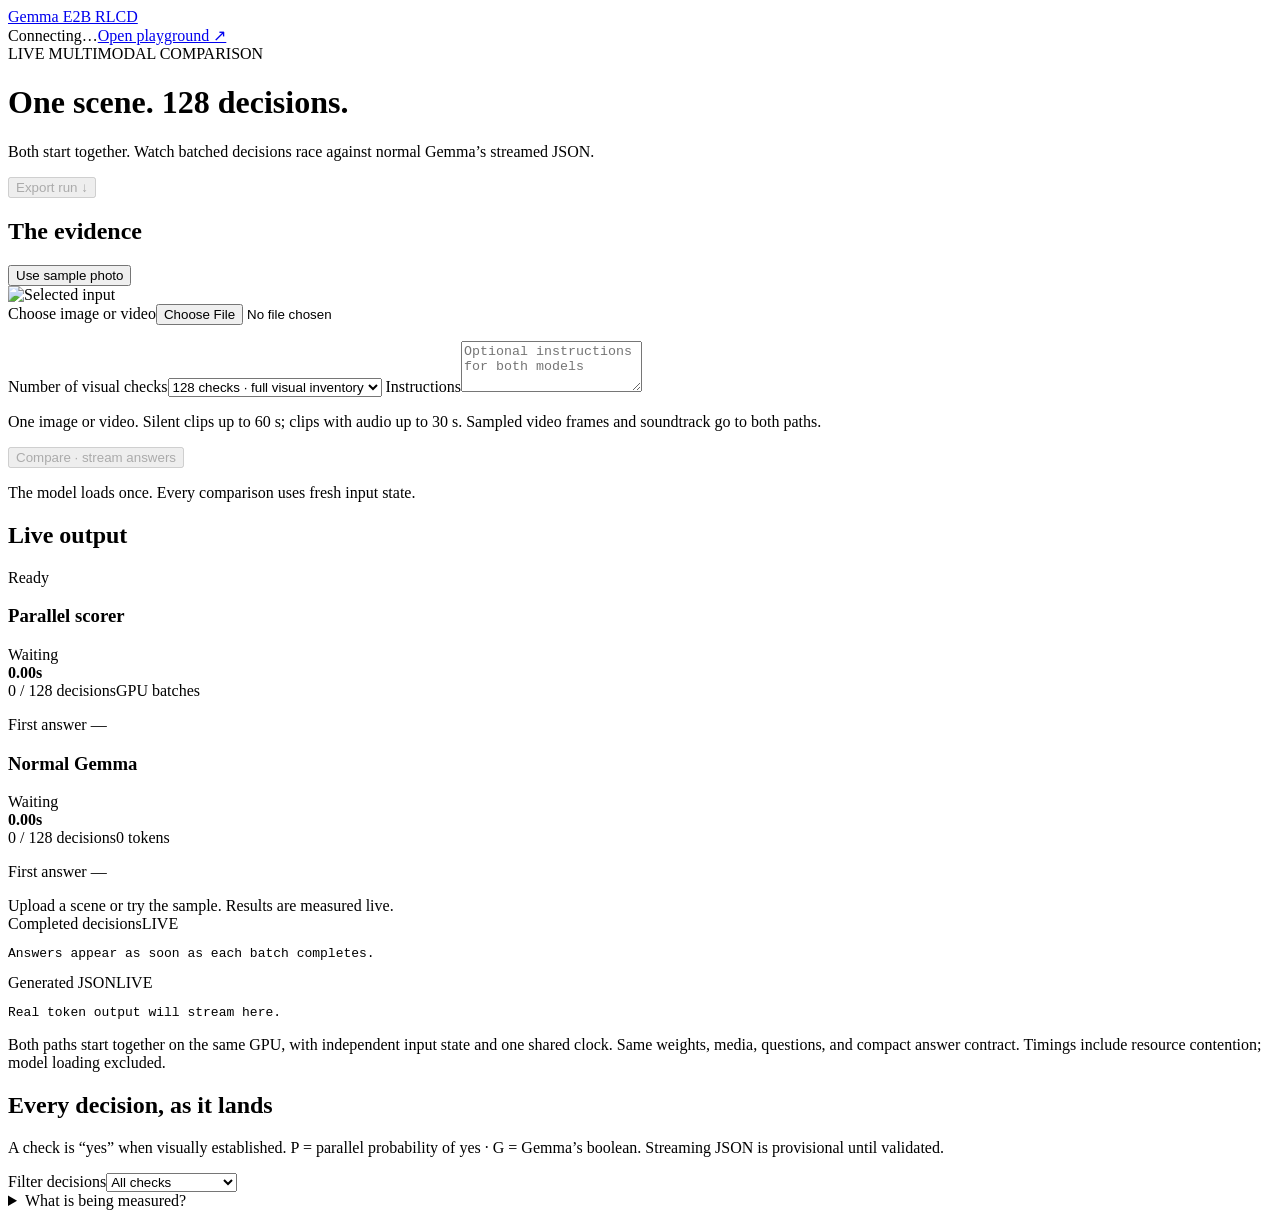
==== gemma_rlcd/static/demo.html @ e78b7960 "Add simultaneous streaming visual comparisons" ====
<!doctype html>
<html lang="en">
<head>
  <meta charset="utf-8"><meta name="viewport" content="width=device-width,initial-scale=1">
  <title>Live visual demo · Gemma E2B RLCD</title>
  <link rel="stylesheet" href="/static/demo.css"><script src="/static/demo-utils.js" defer></script><script src="/static/demo.js" defer></script>
</head>
<body>
  <header><a class="brand" href="/demo">Gemma E2B RLCD</a><nav><span id="model-status" role="status">Connecting…</span><a href="/">Open playground ↗</a></nav></header>
  <main>
    <div class="heading"><div><span class="eyebrow">LIVE MULTIMODAL COMPARISON</span><h1>One scene. <span id="headline-count">128</span> decisions.</h1><p>Both start together. Watch batched decisions race against normal Gemma’s streamed JSON.</p></div><button id="export" class="secondary" disabled>Export run ↓</button></div>
    <div class="workspace">
      <section class="input-panel" aria-labelledby="input-title">
        <div class="section-title"><h2 id="input-title">The evidence</h2><button id="sample" class="text-button">Use sample photo</button></div>
        <div id="dropzone" class="preview" tabindex="0" role="button" aria-label="Choose an image or video"><img id="image-preview" alt="Selected input"><video id="video-preview" controls playsinline hidden></video><div id="empty-preview" hidden>Drop an image or video</div></div>
        <div class="media-controls"><label class="file-button">Choose image or video<input id="media-file" type="file" accept="image/png,image/jpeg,image/webp,image/bmp,video/*"></label><span id="file-name"></span></div>
        <p id="credit" class="small"></p>
        <label for="output-count">Number of visual checks</label><select id="output-count"><option value="32">32 checks · quick comparison</option><option value="64">64 checks · larger output</option><option value="128" selected>128 checks · full visual inventory</option></select>
        <label for="instructions">Instructions</label><textarea id="instructions" rows="3" placeholder="Optional instructions for both models"></textarea>
        <p class="small">One image or video. Silent clips up to 60 s; clips with audio up to 30 s. Sampled video frames and soundtrack go to both paths.</p>
        <div class="actions"><button id="run" class="primary" disabled>Compare · stream answers</button><button id="stop" class="secondary" hidden>Stop</button></div>
        <p id="run-note" class="small" role="status">The model loads once. Every comparison uses fresh input state.</p>
        <div id="error" role="alert" hidden></div>
      </section>
      <section class="live-panel" aria-labelledby="live-title">
        <div class="section-title"><h2 id="live-title">Live output</h2><span id="run-phase" class="small">Ready</span></div>
        <div class="engines">
          <article class="engine parallel"><div class="engine-title"><h3>Parallel scorer</h3><span id="parallel-state">Waiting</span></div><strong class="clock" id="parallel-clock">0.00<span>s</span></strong><div class="progress"><i id="parallel-progress"></i></div><div class="engine-stats"><span id="parallel-count">0 / 128 decisions</span><span>GPU batches</span></div><p id="parallel-first" class="small">First answer —</p></article>
          <article class="engine normal"><div class="engine-title"><h3>Normal Gemma</h3><span id="normal-state">Waiting</span></div><strong class="clock" id="normal-clock">0.00<span>s</span></strong><div class="progress"><i id="normal-progress"></i></div><div class="engine-stats"><span id="normal-count">0 / 128 decisions</span><span id="token-count">0 tokens</span></div><p id="normal-first" class="small">First answer —</p></article>
        </div>
        <div id="verdict" class="verdict" aria-live="polite">Upload a scene or try the sample. Results are measured live.</div>
        <div class="streams">
          <div><div class="stream-label"><span>Completed decisions</span><span class="live-dot">LIVE</span></div><pre id="parallel-stream" aria-label="Parallel scorer output">Answers appear as soon as each batch completes.</pre></div>
          <div><div class="stream-label"><span>Generated JSON</span><span class="live-dot">LIVE</span></div><pre id="normal-stream" aria-label="Normal Gemma generated JSON">Real token output will stream here.</pre></div>
        </div>
        <p class="method-note">Both paths start together on the same GPU, with independent input state and one shared clock. Same weights, media, questions, and compact answer contract. Timings include resource contention; model loading excluded.</p>
      </section>
    </div>
    <section class="wall" aria-labelledby="wall-title"><div class="wall-heading"><div><h2 id="wall-title">Every decision, as it lands</h2><p class="small">A check is “yes” when visually established. P = parallel probability of yes · G = Gemma’s boolean. Streaming JSON is provisional until validated.</p></div><div class="filters"><label for="filter" class="sr-only">Filter decisions</label><select id="filter"><option value="all">All checks</option><option value="yes">Detected by either</option><option value="different">Different answers</option></select><span id="agreement" class="small"></span></div></div><div id="output-grid"></div><p id="no-matches" class="small" hidden>No completed checks match this filter.</p></section>
    <details class="details"><summary>What is being measured?</summary><p>Both paths process the same complete image or sampled video, instructions, and label descriptions. The parallel scorer returns probabilities as field batches finish. Normal Gemma is asked to generate one compact JSON object with boolean decisions, without explanations or probability prose.</p><p>The timers include input preparation and inference, with shared upload decoding added equally. They exclude model loading, upload transfer, and allocator reset. This is one simultaneous run per path; GPU contention and first-use effects can affect timing. The result measures completion time while both are running, not isolated throughput. Matching answers measures agreement, not correctness. Invalid normal output is shown without a speedup claim.</p><p>Video processing targets one frame per second with a 32-frame cap. Long media plus 128 questions can exceed the 8,192-token input limit; reduce the number of checks or use a shorter clip. Media is never silently trimmed.</p></details>
  </main>
</body>
</html>
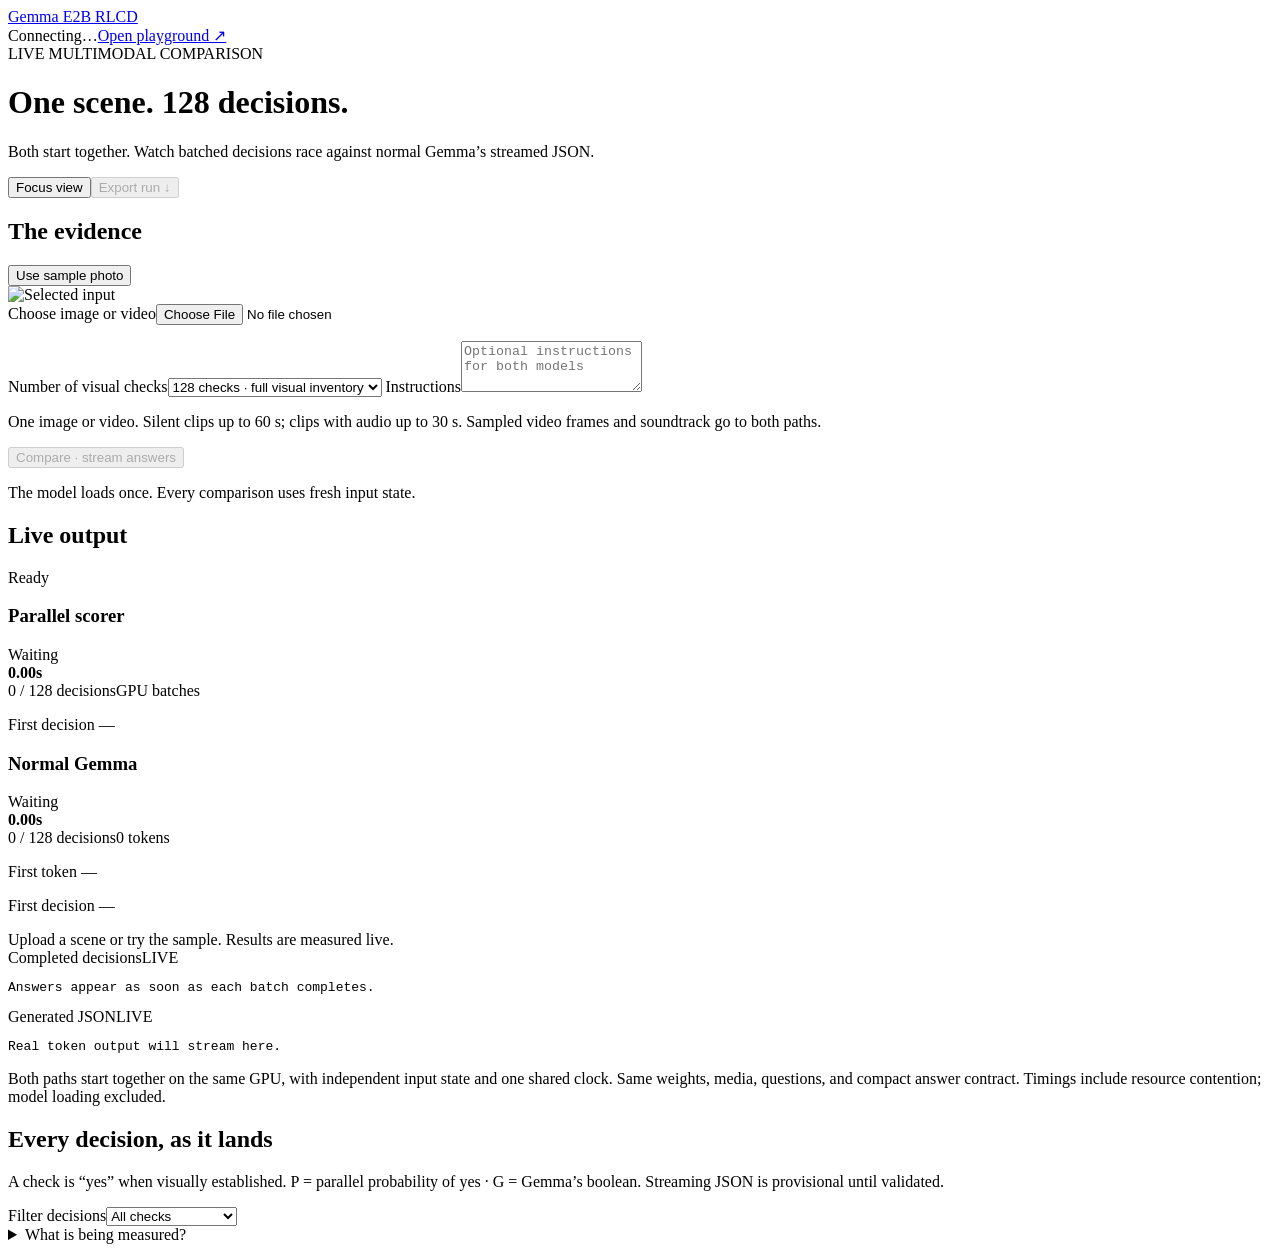
==== commit 4ae799d2: "Show startup progress and publish live comparison video" ====
--- a/gemma_rlcd/static/demo.html
+++ b/gemma_rlcd/static/demo.html
@@ -8,7 +8,7 @@
 <body>
   <header><a class="brand" href="/demo">Gemma E2B RLCD</a><nav><span id="model-status" role="status">Connecting…</span><a href="/">Open playground ↗</a></nav></header>
   <main>
-    <div class="heading"><div><span class="eyebrow">LIVE MULTIMODAL COMPARISON</span><h1>One scene. <span id="headline-count">128</span> decisions.</h1><p>Both start together. Watch batched decisions race against normal Gemma’s streamed JSON.</p></div><button id="export" class="secondary" disabled>Export run ↓</button></div>
+    <div class="heading"><div><span class="eyebrow">LIVE MULTIMODAL COMPARISON</span><h1>One scene. <span id="headline-count">128</span> decisions.</h1><p>Both start together. Watch batched decisions race against normal Gemma’s streamed JSON.</p></div><div class="view-actions"><button id="focus" class="secondary" aria-pressed="false">Focus view</button><button id="export" class="secondary" disabled>Export run ↓</button></div></div>
     <div class="workspace">
       <section class="input-panel" aria-labelledby="input-title">
         <div class="section-title"><h2 id="input-title">The evidence</h2><button id="sample" class="text-button">Use sample photo</button></div>
@@ -25,8 +25,8 @@
       <section class="live-panel" aria-labelledby="live-title">
         <div class="section-title"><h2 id="live-title">Live output</h2><span id="run-phase" class="small">Ready</span></div>
         <div class="engines">
-          <article class="engine parallel"><div class="engine-title"><h3>Parallel scorer</h3><span id="parallel-state">Waiting</span></div><strong class="clock" id="parallel-clock">0.00<span>s</span></strong><div class="progress"><i id="parallel-progress"></i></div><div class="engine-stats"><span id="parallel-count">0 / 128 decisions</span><span>GPU batches</span></div><p id="parallel-first" class="small">First answer —</p></article>
-          <article class="engine normal"><div class="engine-title"><h3>Normal Gemma</h3><span id="normal-state">Waiting</span></div><strong class="clock" id="normal-clock">0.00<span>s</span></strong><div class="progress"><i id="normal-progress"></i></div><div class="engine-stats"><span id="normal-count">0 / 128 decisions</span><span id="token-count">0 tokens</span></div><p id="normal-first" class="small">First answer —</p></article>
+          <article class="engine parallel"><div class="engine-title"><h3>Parallel scorer</h3><span id="parallel-state">Waiting</span></div><strong class="clock" id="parallel-clock">0.00<span>s</span></strong><div class="progress"><i id="parallel-progress"></i></div><div class="engine-stats"><span id="parallel-count">0 / 128 decisions</span><span>GPU batches</span></div><p id="parallel-first" class="small">First decision —</p></article>
+          <article class="engine normal"><div class="engine-title"><h3>Normal Gemma</h3><span id="normal-state">Waiting</span></div><strong class="clock" id="normal-clock">0.00<span>s</span></strong><div class="progress"><i id="normal-progress"></i></div><div class="engine-stats"><span id="normal-count">0 / 128 decisions</span><span id="token-count">0 tokens</span></div><p id="normal-token-first" class="small">First token —</p><p id="normal-first" class="small">First decision —</p></article>
         </div>
         <div id="verdict" class="verdict" aria-live="polite">Upload a scene or try the sample. Results are measured live.</div>
         <div class="streams">
@@ -37,7 +37,7 @@
       </section>
     </div>
     <section class="wall" aria-labelledby="wall-title"><div class="wall-heading"><div><h2 id="wall-title">Every decision, as it lands</h2><p class="small">A check is “yes” when visually established. P = parallel probability of yes · G = Gemma’s boolean. Streaming JSON is provisional until validated.</p></div><div class="filters"><label for="filter" class="sr-only">Filter decisions</label><select id="filter"><option value="all">All checks</option><option value="yes">Detected by either</option><option value="different">Different answers</option></select><span id="agreement" class="small"></span></div></div><div id="output-grid"></div><p id="no-matches" class="small" hidden>No completed checks match this filter.</p></section>
-    <details class="details"><summary>What is being measured?</summary><p>Both paths process the same complete image or sampled video, instructions, and label descriptions. The parallel scorer returns probabilities as field batches finish. Normal Gemma is asked to generate one compact JSON object with boolean decisions, without explanations or probability prose.</p><p>The timers include input preparation and inference, with shared upload decoding added equally. They exclude model loading, upload transfer, and allocator reset. This is one simultaneous run per path; GPU contention and first-use effects can affect timing. The result measures completion time while both are running, not isolated throughput. Matching answers measures agreement, not correctness. Invalid normal output is shown without a speedup claim.</p><p>Video processing targets one frame per second with a 32-frame cap. Long media plus 128 questions can exceed the 8,192-token input limit; reduce the number of checks or use a shorter clip. Media is never silently trimmed.</p></details>
+    <details class="details"><summary>What is being measured?</summary><p>Both paths must read the complete image or sampled video and all question descriptions before producing an answer. The reading stage is shown live; no answers are buffered for playback. Only reusable tokenized field definitions are cached, never media features, input KV state, or answers. The parallel scorer returns probabilities as field batches finish. Normal Gemma is asked to generate one compact JSON object with boolean decisions, without explanations or probability prose.</p><p>The timers include input preparation and inference, with shared upload decoding added equally. They exclude model loading, upload transfer, and allocator reset. This is one simultaneous run per path; GPU contention and first-use effects can affect timing. The result measures completion time while both are running, not isolated throughput. Matching answers measures agreement, not correctness. Invalid normal output is shown without a speedup claim.</p><p>Video processing targets one frame per second with a 32-frame cap. Long media plus 128 questions can exceed the 8,192-token input limit; reduce the number of checks or use a shorter clip. Media is never silently trimmed.</p></details>
   </main>
 </body>
 </html>
